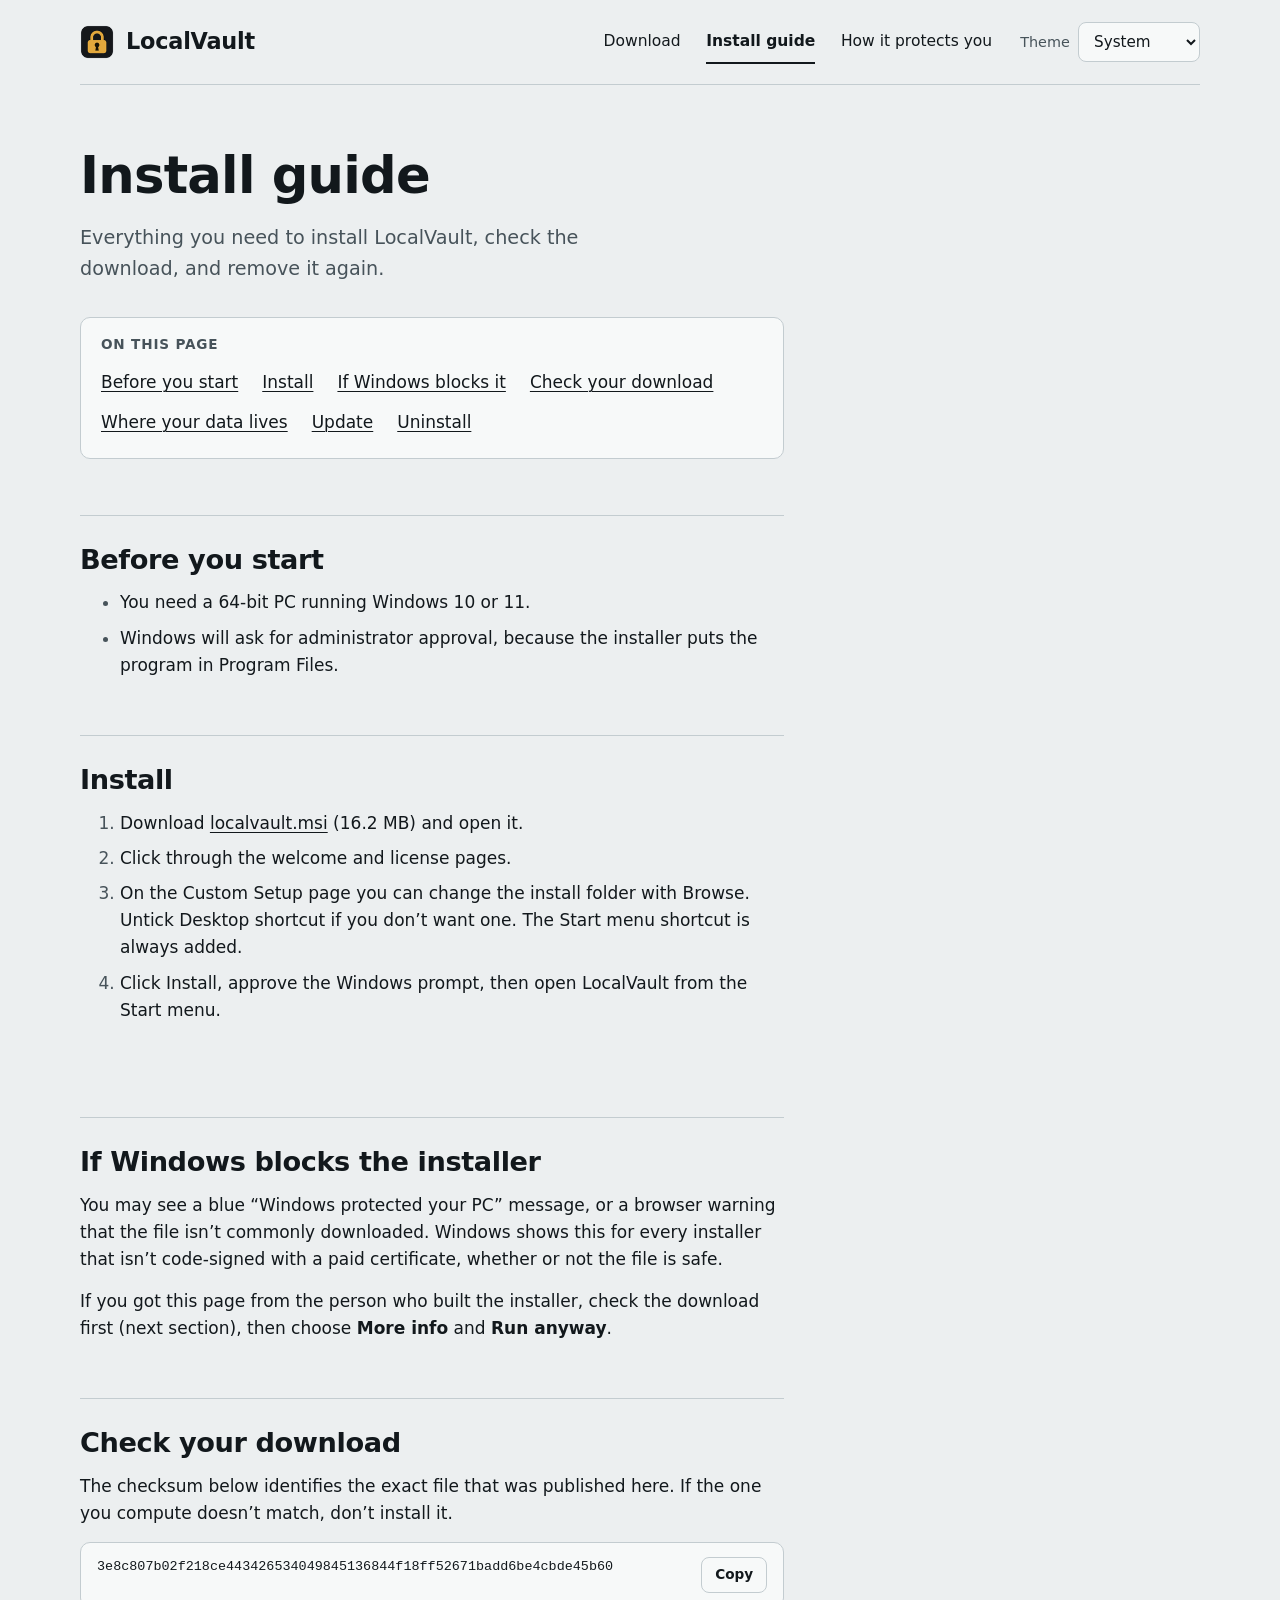
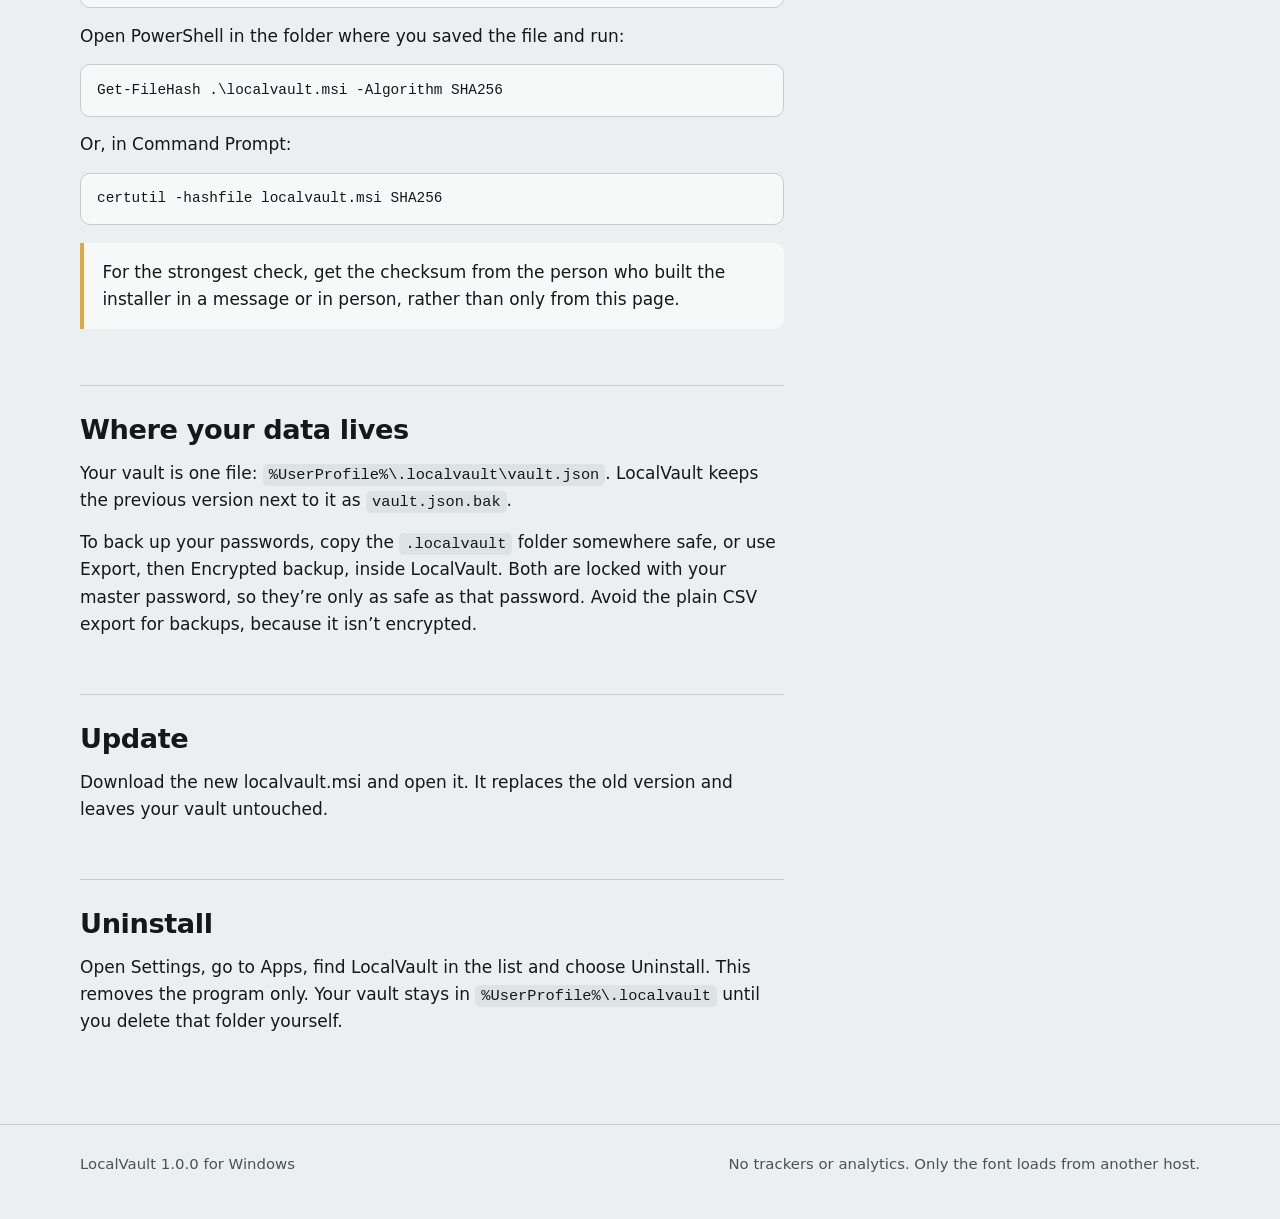
==== pages/install.html @ b80006aa "Initial LocalVault publishing" ====
<!DOCTYPE html>
<html lang="en" class="no-js">
<head>
<meta charset="utf-8">
<meta http-equiv="Content-Security-Policy" content="default-src 'self'; script-src 'self'; style-src 'self'; font-src https://deathcipher.github.io; img-src 'self' data:; connect-src 'self'; object-src 'none'; base-uri 'none'; form-action 'none'">
<meta name="referrer" content="no-referrer">
<meta name="viewport" content="width=device-width, initial-scale=1">
<title>Install guide: LocalVault</title>
<meta name="description" content="How to install, check, update and remove LocalVault on Windows.">
<meta name="color-scheme" content="light dark">
<meta name="theme-color" content="#eceff0" media="(prefers-color-scheme: light)">
<meta name="theme-color" content="#101315" media="(prefers-color-scheme: dark)">
<meta property="og:type" content="website">
<meta property="og:site_name" content="LocalVault">
<meta property="og:title" content="Install guide: LocalVault">
<meta property="og:description" content="How to install, check, update and remove LocalVault on Windows.">
<link rel="icon" href="../assets/images/localvault.ico" sizes="any">
<link rel="icon" type="image/png" href="../assets/images/localvault-64.png">
<link rel="apple-touch-icon" href="../assets/images/localvault-256.png">
<script src="../assets/javascript/theme-init.js"></script>
<link rel="preconnect" href="https://deathcipher.github.io" crossorigin>
<link rel="preload" href="https://deathcipher.github.io/Website-Fonts/Norrvik-Regular.woff2" as="font" type="font/woff2" crossorigin>
<link rel="preload" href="https://deathcipher.github.io/Website-Fonts/Norrvik-Bold.woff2" as="font" type="font/woff2" crossorigin>
<link rel="stylesheet" href="../assets/css/norrvik.css">
<link rel="stylesheet" href="../assets/css/style.css">
</head>
<body data-root="../">
<a class="skip-link" href="#main">Skip to content</a>
<div class="wrap">
  <header class="site-head">
    <a class="brand" href="../index.html"><img src="../assets/images/localvault-64.png" alt="" width="34" height="34"><span>LocalVault</span></a>
    <div class="head-tools">
      <nav aria-label="Main">
      <a href="../index.html">Download</a>
      <a href="install.html" aria-current="page">Install guide</a>
      <a href="security.html">How it protects you</a>
      </nav>
      <label class="theme"><span>Theme</span>
        <select id="theme-select">
          <option value="system">System</option>
          <option value="light">Light</option>
          <option value="dark">Dark</option>
        </select>
      </label>
    </div>
  </header>
</div>

<main id="main" class="wrap page">
  <h1>Install guide</h1>
  <p class="lede">Everything you need to install LocalVault, check the download, and remove it again.</p>

  <nav class="toc" aria-labelledby="toc-title">
    <h2 id="toc-title">On this page</h2>
    <ul>
      <li><a href="#before">Before you start</a></li>
      <li><a href="#install">Install</a></li>
      <li><a href="#blocked">If Windows blocks it</a></li>
      <li><a href="#verify">Check your download</a></li>
      <li><a href="#data">Where your data lives</a></li>
      <li><a href="#update">Update</a></li>
      <li><a href="#uninstall">Uninstall</a></li>
    </ul>
  </nav>

  <div class="prose">
    <h2 id="before">Before you start</h2>
    <ul>
      <li>You need a 64-bit PC running Windows 10 or 11.</li>
      <li>Windows will ask for administrator approval, because the installer puts the program in Program Files.</li>
    </ul>

    <h2 id="install">Install</h2>
    <ol>
      <li>Download <a href="../assets/downloads/localvault.msi" download data-download>localvault.msi</a> (<span data-release="size">16.2 MB</span>) and open it.</li>
      <li>Click through the welcome and license pages.</li>
      <li>On the Custom Setup page you can change the install folder with Browse. Untick Desktop shortcut if you don&rsquo;t want one. The Start menu shortcut is always added.</li>
      <li>Click Install, approve the Windows prompt, then open LocalVault from the Start menu.</li>
    </ol>
    <p class="status" id="dl-status" role="status" aria-live="polite"></p>

    <h2 id="blocked">If Windows blocks the installer</h2>
    <p>You may see a blue &ldquo;Windows protected your PC&rdquo; message, or a browser warning that the file isn&rsquo;t commonly downloaded. Windows shows this for every installer that isn&rsquo;t code-signed with a paid certificate, whether or not the file is safe.</p>
    <p>If you got this page from the person who built the installer, check the download first (next section), then choose <strong>More info</strong> and <strong>Run anyway</strong>.</p>

    <h2 id="verify">Check your download</h2>
    <p>The checksum below identifies the exact file that was published here. If the one you compute doesn&rsquo;t match, don&rsquo;t install it.</p>
    <div class="hashbox">
      <code id="hash-install" data-release="sha256">3e8c807b02f218ce443426534049845136844f18ff52671badd6be4cbde45b60</code>
      <button class="copy" type="button" data-copy-target="hash-install" aria-label="Copy the SHA-256 checksum">Copy</button>
    </div>
    <p>Open PowerShell in the folder where you saved the file and run:</p>
    <div class="cmd" tabindex="0" role="region" aria-label="PowerShell command">Get-FileHash .\localvault.msi -Algorithm SHA256</div>
    <p>Or, in Command Prompt:</p>
    <div class="cmd" tabindex="0" role="region" aria-label="Command Prompt command">certutil -hashfile localvault.msi SHA256</div>
    <div class="callout"><p>For the strongest check, get the checksum from the person who built the installer in a message or in person, rather than only from this page.</p></div>

    <h2 id="data">Where your data lives</h2>
    <p>Your vault is one file: <code>%UserProfile%\.localvault\vault.json</code>. LocalVault keeps the previous version next to it as <code>vault.json.bak</code>.</p>
    <p>To back up your passwords, copy the <code>.localvault</code> folder somewhere safe, or use Export, then Encrypted backup, inside LocalVault. Both are locked with your master password, so they&rsquo;re only as safe as that password. Avoid the plain CSV export for backups, because it isn&rsquo;t encrypted.</p>

    <h2 id="update">Update</h2>
    <p>Download the new localvault.msi and open it. It replaces the old version and leaves your vault untouched.</p>

    <h2 id="uninstall">Uninstall</h2>
    <p>Open Settings, go to Apps, find LocalVault in the list and choose Uninstall. This removes the program only. Your vault stays in <code>%UserProfile%\.localvault</code> until you delete that folder yourself.</p>
  </div>
</main>
<footer>
  <div class="wrap">
    <span>LocalVault <span data-release="version">1.0.0</span> for Windows</span>
    <span>No trackers or analytics. Only the font loads from another host.</span>
  </div>
</footer>
<script src="../assets/javascript/theme.js"></script>
<script src="../assets/javascript/main.js"></script>
</body>
</html>
---- assets/css/norrvik.css ----
/* Norrvik: centrally hosted on GitHub
   Regular, Bold, Italic, Bold Italic.
   Weights 500 map to Regular, 600 and above to Bold. */

@font-face {
  font-family: "Norrvik";
  src: url("https://deathcipher.github.io/Website-Fonts/Norrvik-Regular.woff2") format("woff2");
  font-weight: 400 500;
  font-style: normal;
  font-display: swap;
}

@font-face {
  font-family: "Norrvik";
  src: url("https://deathcipher.github.io/Website-Fonts/Norrvik-Bold.woff2") format("woff2");
  font-weight: 600 900;
  font-style: normal;
  font-display: swap;
}

@font-face {
  font-family: "Norrvik";
  src: url("https://deathcipher.github.io/Website-Fonts/Norrvik-Italic.woff2") format("woff2");
  font-weight: 400 500;
  font-style: italic;
  font-display: swap;
}

@font-face {
  font-family: "Norrvik";
  src: url("https://deathcipher.github.io/Website-Fonts/Norrvik-BoldItalic.woff2") format("woff2");
  font-weight: 600 900;
  font-style: italic;
  font-display: swap;
}

html {
  font-synthesis: none;
}
---- assets/css/style.css ----
/* LocalVault download site.
   Sections: 1 tokens · 2 base · 3 layout · 4 header · 5 hero & vault card · 6 sections ·
   7 article pages · 8 components · 9 footer · 10 responsive · 11 motion.
   Light/dark colours use light-dark(): "System" follows the OS, and the theme
   switcher sets data-theme="light" or "dark" on <html> to override it. */

/* 1 · Tokens ------------------------------------------------------------ */
:root {
  color-scheme: light dark;

  --font-sans: "Norrvik", "Segoe UI", system-ui, -apple-system, Roboto, "Helvetica Neue", Arial, sans-serif;
  --font-mono: "Cascadia Mono", Consolas, "SFMono-Regular", Menlo, monospace;

  --page:   light-dark(#eceff0, #101315);
  --paper:  light-dark(#f7f9f9, #171b1e);
  --ink:    light-dark(#12181c, #e9ecea);
  --muted:  light-dark(#47535a, #a1abb1);
  --rule:   light-dark(#c3ccd0, #2a3238);
  --code-bg: light-dark(#dde3e5, #20262a);
  --ok:     light-dark(#2a6f46, #86d3a4);
  --danger: light-dark(#9b2c1f, #f0a79d);

  /* The download card follows the theme like the rest of the page. */
  --vault:        light-dark(#f7f9f9, #1a1f23);
  --vault-raised: light-dark(#e6ebed, #252c31);
  --vault-line:   light-dark(#c3ccd0, #363e45);
  --vault-text:   light-dark(#12181c, #eceee9);
  --vault-muted:  light-dark(#47535a, #a6afb5);
  --vault-ok:     light-dark(#2a6f46, #8fd3a8);
  --vault-danger: light-dark(#9b2c1f, #f2a99f);
  --vault-focus:  light-dark(#12181c, #e3a83c);
  --amber-mark:   light-dark(#b87a0c, #e3a83c);

  --amber: #e3a83c;
  --amber-hi: #f0bd5c;
  --amber-ink: #1a1405;

  --radius-s: 8px;
  --radius-m: 10px;
  --radius-l: 16px;

  --space-1: .5rem;
  --space-2: 1rem;
  --space-3: 1.5rem;
  --space-4: 2.5rem;
  --space-5: 4.5rem;

  --container: 1120px;
  --measure: 44rem;
}
:root[data-theme="light"] { color-scheme: light; }
:root[data-theme="dark"]  { color-scheme: dark; }

/* 2 · Base ---------------------------------------------------------------- */
*, *::before, *::after { box-sizing: border-box; }
html { -webkit-text-size-adjust: 100%; scroll-padding-top: 1.5rem; }
body {
  margin: 0;
  background: var(--page);
  color: var(--ink);
  font: 1.0625rem/1.6 var(--font-sans);
  text-rendering: optimizeLegibility;
}
img { max-width: 100%; display: block; }
a { color: var(--ink); text-underline-offset: 3px; text-decoration-thickness: 1px; }
a:hover { text-decoration-thickness: 2px; }
h1, h2, h3 { font-weight: 700; letter-spacing: -0.015em; margin: 0; }
:focus-visible { outline: 3px solid var(--ink); outline-offset: 3px; border-radius: 4px; }
.vault :focus-visible { outline-color: var(--vault-focus); }
code { font-family: var(--font-mono); }

.visually-hidden {
  position: absolute !important; width: 1px; height: 1px; margin: -1px; padding: 0;
  overflow: hidden; clip-path: inset(50%); white-space: nowrap; border: 0;
}
.skip-link {
  position: absolute; left: 12px; top: -80px; z-index: 10;
  padding: 10px 16px; border-radius: var(--radius-s);
  background: var(--ink); color: var(--page); font-weight: 600;
}
.skip-link:focus { top: 12px; }

/* 3 · Layout -------------------------------------------------------------- */
.wrap { width: min(var(--container), 100% - 3rem); margin-inline: auto; }

/* 4 · Header --------------------------------------------------------------- */
.site-head {
  display: flex; align-items: center; justify-content: space-between; flex-wrap: wrap; gap: var(--space-2) var(--space-3);
  padding: 1.25rem 0; border-bottom: 1px solid var(--rule);
}
.brand { display: flex; align-items: center; gap: .75rem; text-decoration: none; font-size: 1.4rem; font-weight: 700; letter-spacing: -0.01em; }
.brand img { width: 34px; height: 34px; border-radius: var(--radius-s); }
.head-tools { display: flex; align-items: center; flex-wrap: wrap; gap: .5rem 1.75rem; }
.site-head nav { display: flex; flex-wrap: wrap; gap: .25rem 1.6rem; font-size: .97rem; }
.site-head nav a { text-decoration: none; padding: .55rem 0; border-bottom: 2px solid transparent; }
.site-head nav a:hover { border-bottom-color: var(--rule); }
.site-head nav a[aria-current="page"] { border-bottom-color: var(--ink); font-weight: 700; }

.theme { display: flex; align-items: center; gap: .5rem; font-size: .9rem; color: var(--muted); }
.theme select {
  min-height: 40px; padding: .4rem 2rem .4rem .7rem; border-radius: var(--radius-s);
  border: 1px solid var(--rule); background-color: var(--paper); color: var(--ink);
  font: inherit; font-size: .95rem; cursor: pointer;
}
.theme select:hover { border-color: var(--muted); }
.no-js .theme { display: none; }

/* 5 · Hero and vault card ------------------------------------------------ */
.hero { display: grid; grid-template-columns: minmax(0, 1.12fr) minmax(0, .88fr); gap: 4.5rem; align-items: center; padding: 4.75rem 0 5.25rem; }
h1 { font-size: clamp(2.3rem, 5.2vw, 4rem); line-height: 1.05; max-width: 15ch; text-wrap: balance; }
.lede { font-size: 1.2rem; color: var(--muted); max-width: 46ch; margin: 1.6rem 0 0; }
.fine { font-size: .95rem; color: var(--muted); margin: 1.4rem 0 0; max-width: 52ch; }

.vault {
  background: var(--vault); color: var(--vault-text);
  border: 1px solid var(--vault-line); border-radius: var(--radius-l); padding: 2.1rem 2.1rem 1.9rem;
  box-shadow: 0 28px 60px -30px light-dark(rgba(10,16,20,.28), rgba(0,0,0,.65));
}
.vault-top { display: flex; align-items: center; gap: 1.25rem; }
.padlock { width: 72px; height: 72px; flex: none; overflow: visible; }
.padlock .shackle { fill: none; stroke: var(--amber-mark); stroke-width: 6; stroke-linecap: butt; transform-origin: 44px 28px; transition: transform .55s cubic-bezier(.3,1.4,.5,1); }
.padlock .body { fill: var(--amber-mark); }
.padlock .key { fill: var(--vault); }
.padlock.open .shackle { transform: rotate(-32deg) translate(-2px, -2px); }
.vault h2 { font-size: 1.9rem; line-height: 1.1; color: var(--vault-text); }
.vault .version { margin: .25rem 0 0; color: var(--vault-muted); font-size: .98rem; }

.btn {
  display: flex; align-items: center; justify-content: center; width: 100%;
  margin-top: 1.75rem; padding: 1rem 1.4rem; min-height: 52px; border-radius: var(--radius-m); border: 0;
  background: var(--amber); color: var(--amber-ink); font: 700 1.08rem/1.2 var(--font-sans);
  text-decoration: none; cursor: pointer; transition: background-color .15s, transform .15s;
}
.btn:hover { background: var(--amber-hi); text-decoration: none; }
.btn:active { transform: translateY(1px); }
.btn[aria-disabled="true"] { background: var(--vault-raised); color: var(--vault-muted); cursor: not-allowed; transform: none; }

.status { min-height: 1.5em; margin: .75rem 0 0; font-size: .95rem; color: var(--muted); }
.vault .status { color: var(--vault-muted); }
.status.done { color: var(--ok); }
.vault .status.done { color: var(--vault-ok); }
.status.error { color: var(--danger); font-weight: 600; }
.vault .status.error { color: var(--vault-danger); }
.note-os { margin: .9rem 0 0; padding: .65rem .8rem; border-radius: var(--radius-s); background: var(--vault-raised); color: var(--vault-text); font-size: .93rem; }

.facts { margin: 1.4rem 0 0; border-top: 1px solid var(--vault-line); }
.facts > div { display: grid; grid-template-columns: 6.2rem minmax(0, 1fr); gap: .9rem; padding: .7rem 0; border-bottom: 1px solid var(--vault-line); align-items: baseline; }
.facts dt { color: var(--vault-muted); font-size: .92rem; }
.facts dd { margin: 0; font-size: .98rem; }
.hash-row { display: flex; align-items: flex-start; gap: .6rem; }
code.hash { font-size: .82rem; line-height: 1.45; overflow-wrap: anywhere; flex: 1; }

/* 6 · Sections ------------------------------------------------------------ */
.block { padding: 4.4rem 0; border-top: 1px solid var(--rule); }
.block > .wrap > h2 { font-size: clamp(1.8rem, 3.4vw, 2.5rem); line-height: 1.12; max-width: 20ch; text-wrap: balance; }
.block .intro { color: var(--muted); max-width: 56ch; margin: 1rem 0 0; }

.traits { display: grid; grid-template-columns: 1fr 1fr; column-gap: 4rem; margin: 2.75rem 0 0; }
.traits > div { border-top: 1px solid var(--rule); padding: 1.4rem 0 1.9rem; }
.traits dt { font-weight: 700; font-size: 1.28rem; letter-spacing: -0.01em; }
.traits dd { margin: .5rem 0 0; color: var(--muted); max-width: 46ch; }

.steps { list-style: none; counter-reset: step; margin: 2.75rem 0 0; padding: 0; max-width: 760px; }
.steps li { counter-increment: step; display: grid; grid-template-columns: 56px minmax(0, 1fr); gap: .5rem; padding: 1.5rem 0; border-top: 1px solid var(--rule); }
.steps li::before { content: counter(step); font-size: 2.2rem; font-weight: 700; line-height: 1; color: var(--muted); }
.steps h3 { font-size: 1.25rem; }
.steps p { margin: .4rem 0 0; color: var(--muted); }
.steps .more { margin-top: .5rem; }
.steps .more a { color: var(--ink); }

/* 7 · Article pages ----------------------------------------------------- */
.page { padding: 4rem 0 5.5rem; }
.page h1 { font-size: clamp(2.1rem, 4.4vw, 3.2rem); max-width: 20ch; }
.page .lede { margin-top: 1.25rem; }
.prose { max-width: var(--measure); }
.prose h2 { font-size: 1.7rem; margin: 3.5rem 0 0; padding-top: 1.75rem; border-top: 1px solid var(--rule); line-height: 1.15; }
.prose p, .prose ul, .prose ol { margin: .9rem 0 0; }
.prose li { margin-top: .5rem; }
.prose li::marker { color: var(--muted); }
.prose code { font-size: .9em; background: var(--code-bg); padding: 2px 6px; border-radius: 5px; overflow-wrap: anywhere; }

.toc { margin: 2rem 0 0; max-width: var(--measure); padding: 1rem 1.25rem; background: var(--paper); border: 1px solid var(--rule); border-radius: var(--radius-m); }
.toc h2 { font-size: .85rem; letter-spacing: .06em; text-transform: uppercase; color: var(--muted); }
.toc ul { list-style: none; margin: .5rem 0 0; padding: 0; display: flex; flex-wrap: wrap; gap: .1rem 1.5rem; }
.toc a { display: inline-block; padding: .35rem 0; }

/* 8 · Components ---------------------------------------------------------- */
.copy {
  flex: none; min-height: 36px; padding: .3rem .8rem; border-radius: var(--radius-s); border: 1px solid var(--vault-line);
  background: var(--vault-raised); color: var(--vault-text); font: 700 .85rem/1.3 var(--font-sans); cursor: pointer;
}
.copy:hover { border-color: var(--vault-muted); }
.copy.copied { border-color: var(--vault-ok); color: var(--vault-ok); }

.cmd { margin: .9rem 0 0; padding: .9rem 1rem; background: var(--vault); color: var(--vault-text); border: 1px solid var(--vault-line); border-radius: var(--radius-m); font: .9rem/1.5 var(--font-mono); overflow-x: auto; white-space: pre; }
.hashbox { margin: .9rem 0 0; padding: .9rem 1rem; background: var(--paper); border: 1px solid var(--rule); border-radius: var(--radius-m); display: flex; gap: .75rem; align-items: flex-start; }
.prose .hashbox code { font-size: .84rem; line-height: 1.5; background: none; padding: 0; flex: 1; }
.hashbox .copy { background: var(--paper); color: var(--ink); border-color: var(--rule); }
.hashbox .copy:hover { border-color: var(--ink); }
.hashbox .copy.copied { color: var(--ok); border-color: var(--ok); }
.callout { margin: 1.1rem 0 0; padding: 1rem 1.15rem; border-left: 4px solid var(--amber); background: var(--paper); border-radius: 0 var(--radius-m) var(--radius-m) 0; }
.callout p { margin: 0; }
.limits { list-style: none; padding: 0; margin: .9rem 0 0; }
.limits li { padding: 1rem 0; border-top: 1px solid var(--rule); margin: 0; }
.limits li:last-child { border-bottom: 1px solid var(--rule); }
.limits strong { display: block; font-size: 1.12rem; }

/* 9 · Footer --------------------------------------------------------------- */
footer { border-top: 1px solid var(--rule); }
footer .wrap { padding: 1.75rem 0 2.75rem; color: var(--muted); font-size: .93rem; display: flex; flex-wrap: wrap; justify-content: space-between; gap: .6rem 2rem; }

/* 10 · Responsive --------------------------------------------------------- */
@media (max-width: 880px) {
  .hero { grid-template-columns: 1fr; gap: 2.75rem; padding: 3rem 0 3.5rem; }
  h1 { max-width: none; }
  .traits { grid-template-columns: 1fr; }
}
@media (max-width: 700px) {
  .site-head { flex-direction: column; align-items: flex-start; gap: .5rem; padding: 1.1rem 0 .9rem; }
  .head-tools { width: 100%; justify-content: space-between; }
  .site-head nav { gap: .25rem 1.1rem; font-size: .93rem; }
}
@media (max-width: 520px) {
  .wrap { width: min(var(--container), 100% - 2.25rem); }
  .vault { padding: 1.6rem 1.35rem 1.5rem; }
  .vault-top { gap: 1rem; }
  .facts > div { grid-template-columns: 1fr; gap: .1rem; }
  .steps li { grid-template-columns: 40px minmax(0, 1fr); }
  .block { padding: 3.2rem 0; }
  .hashbox { flex-direction: column; }
}
@media (min-width: 1600px) {
  :root { --container: 1240px; }
  body { font-size: 1.125rem; }
}

/* Touch screens: 44px minimum targets. */
@media (pointer: coarse) {
  .copy, .theme select { min-height: 44px; }
  .site-head nav a, .toc a { padding-block: .7rem; }
}

/* 11 · Motion ------------------------------------------------------------- */
@media (prefers-reduced-motion: reduce) {
  .padlock .shackle, .btn { transition: none; }
}
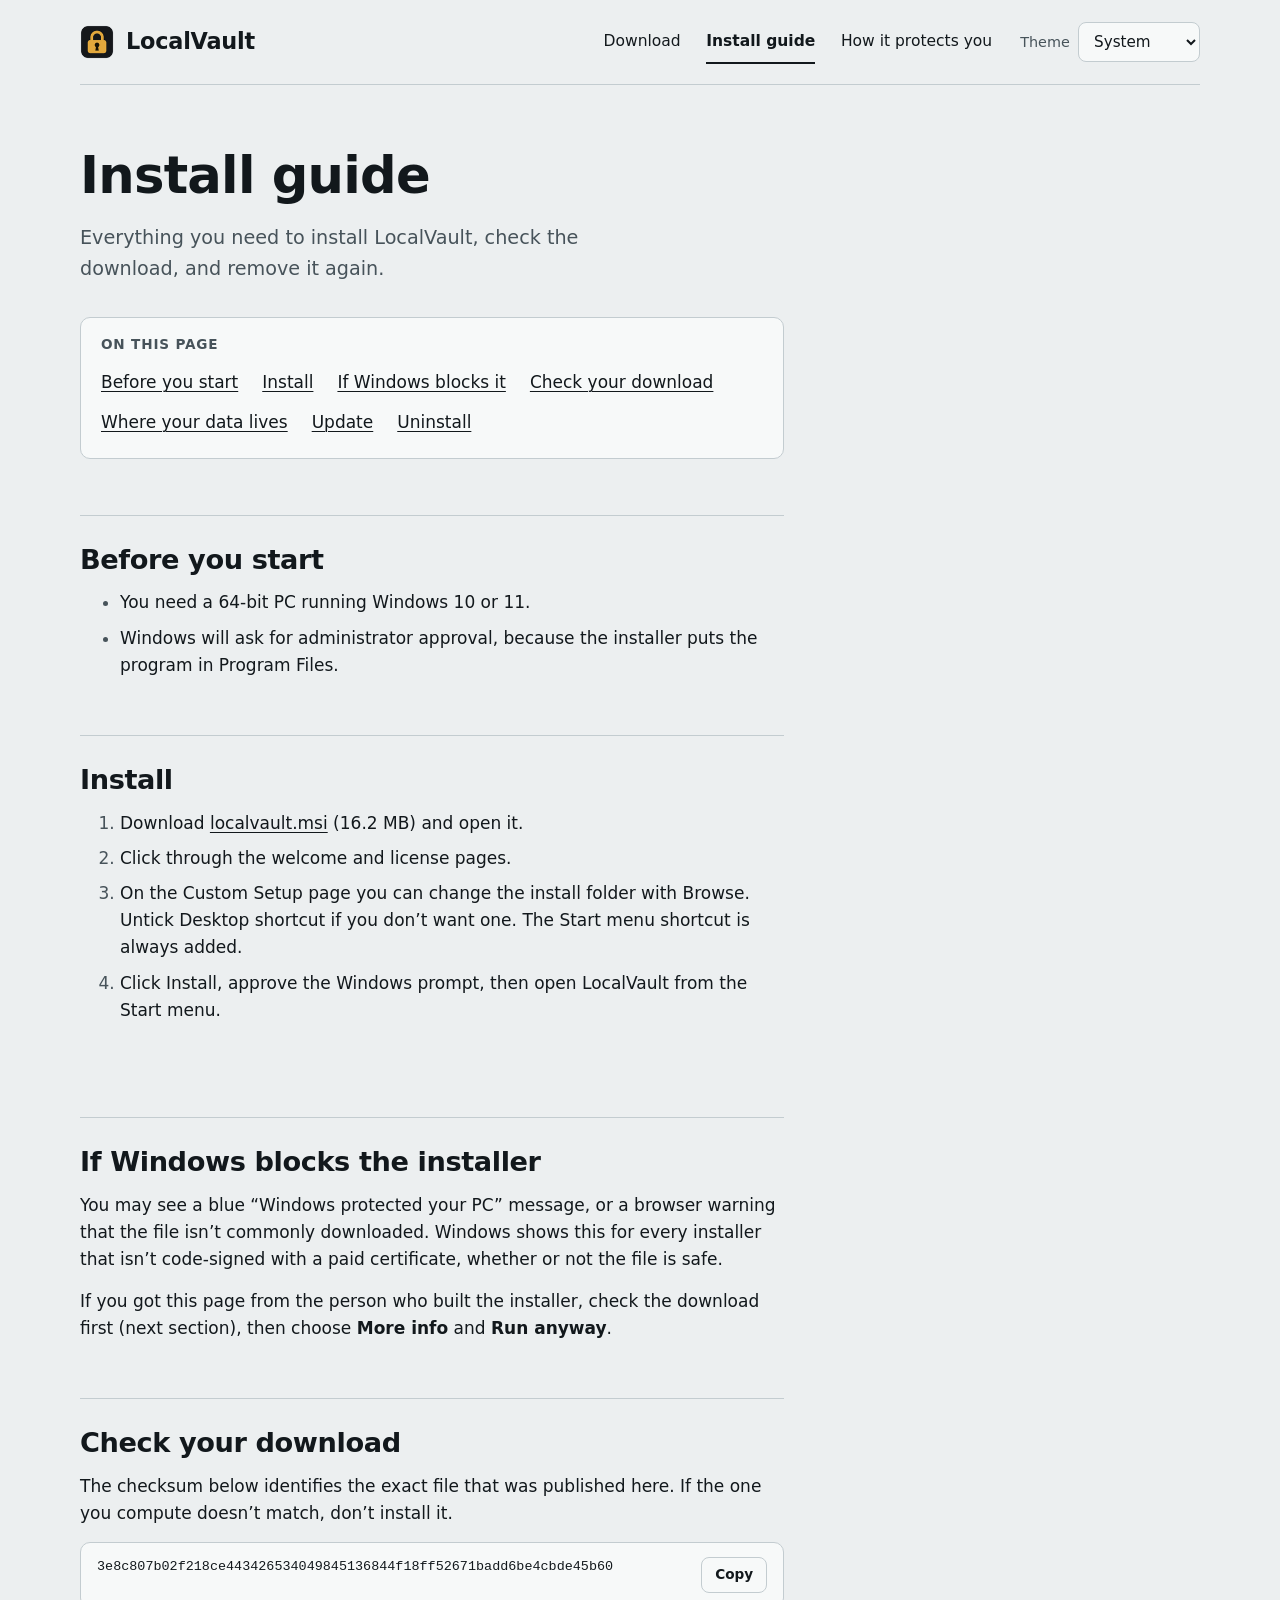
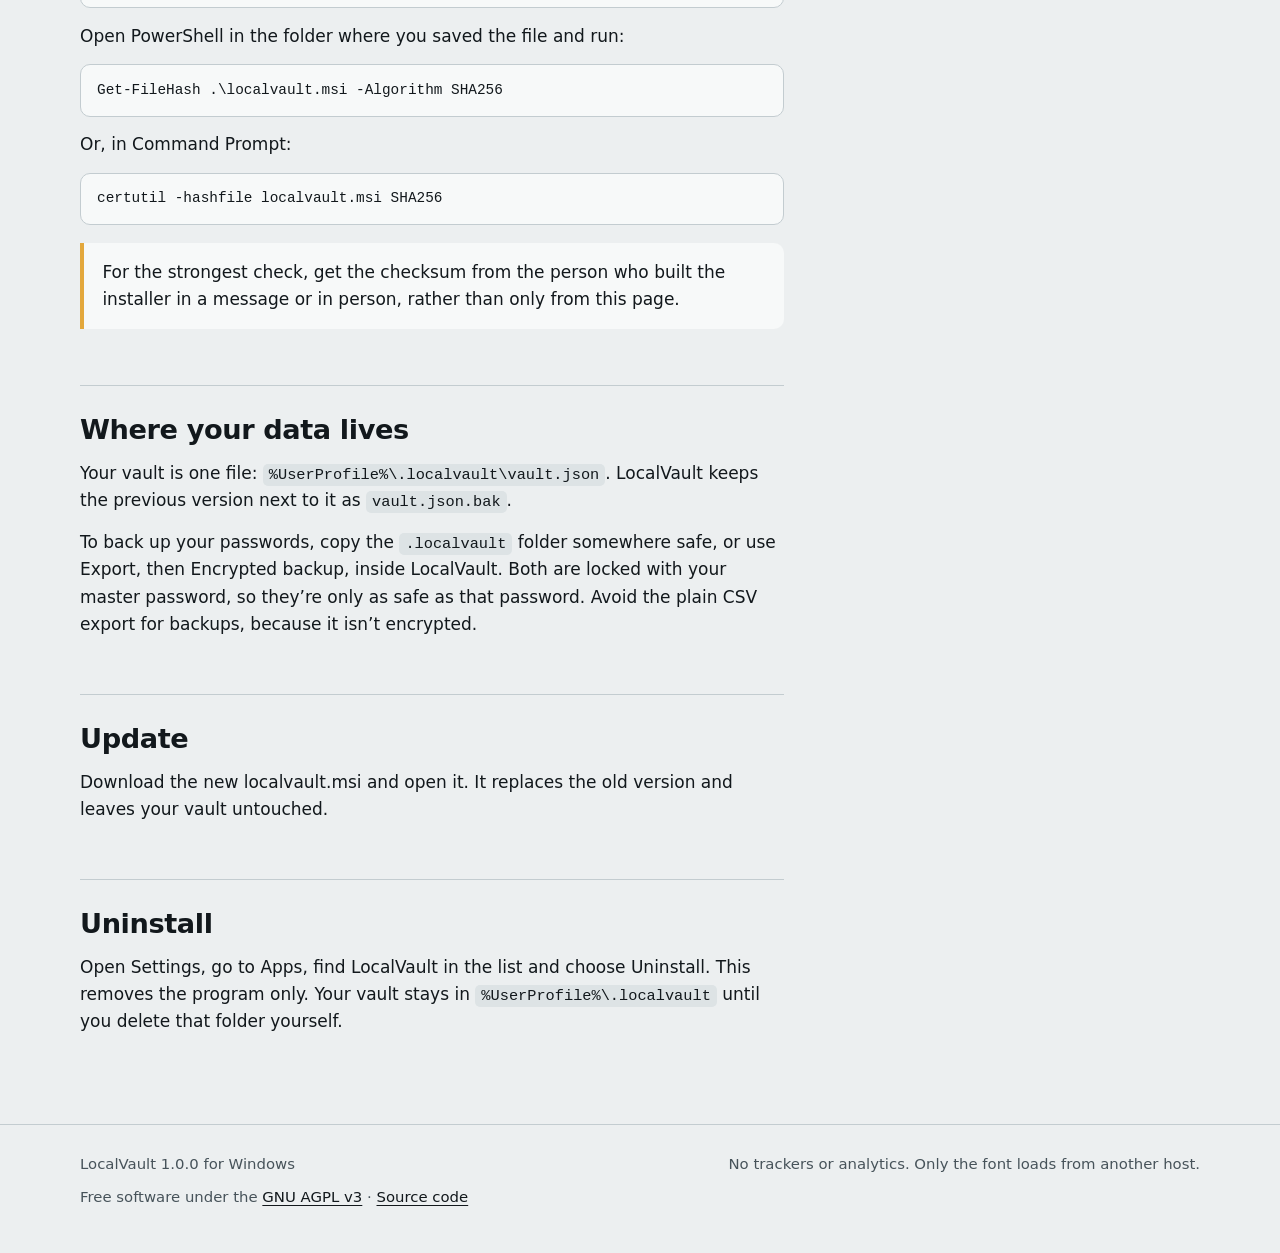
==== commit e8a6354e: "Updated MSI and html" ====
--- a/pages/install.html
+++ b/pages/install.html
@@ -110,6 +110,7 @@
   <div class="wrap">
     <span>LocalVault <span data-release="version">1.0.0</span> for Windows</span>
     <span>No trackers or analytics. Only the font loads from another host.</span>
+<span>Free software under the <a href="https://www.gnu.org/licenses/agpl-3.0.html" rel="noopener">GNU AGPL v3</a> &middot; <a href="https://github.com/deathcipher/Local-Vault" rel="noopener">Source code</a></span>
   </div>
 </footer>
 <script src="../assets/javascript/theme.js"></script>
